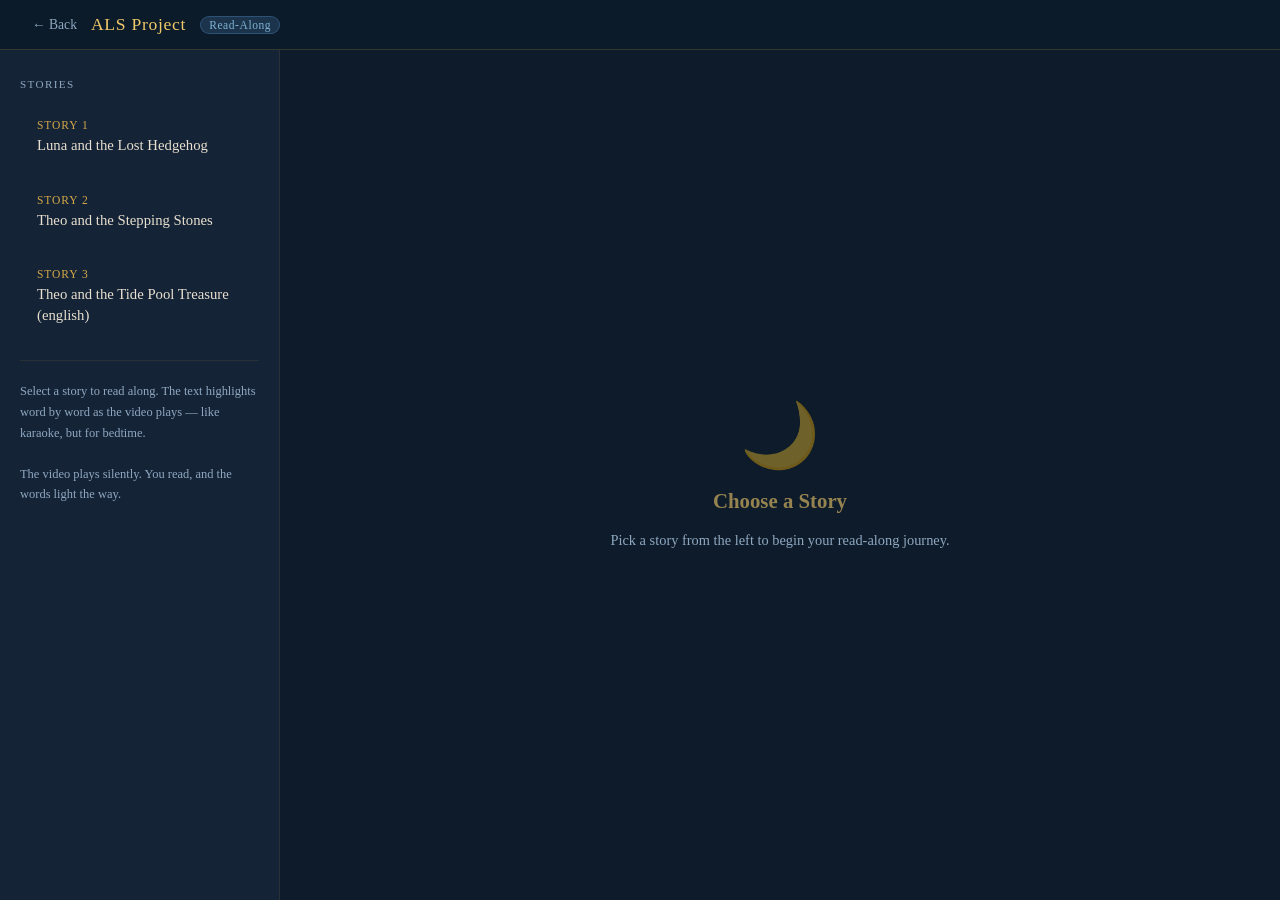
==== als/index.html @ 50c667e4 "Add ALS read-along: 3 stories, videos, and timed text" ====
<!DOCTYPE html>
<html lang="en">
<head>
  <meta charset="UTF-8">
  <meta name="viewport" content="width=device-width, initial-scale=1.0">
  <title>ALS Project — To Sleep Stories</title>
  <link rel="icon" type="image/png" href="../logo.png">
  <style>
    :root {
      --navy:       #0d1b2a;
      --deep:       #1a2d42;
      --panel:      #152336;
      --gold:       #d4a847;
      --gold-light: #f0c96a;
      --cream:      #fef9f0;
      --text-light: #e8e0d0;
      --text-dim:   #8fa8c0;
      --accent:     #7fb3d3;
      --highlight:  #f0c96a;
      --highlight-bg: rgba(240, 201, 106, 0.18);
      --active-word: #ffd700;
    }

    * { margin: 0; padding: 0; box-sizing: border-box; }

    body {
      font-family: 'Georgia', 'Times New Roman', serif;
      background: var(--navy);
      color: var(--text-light);
      min-height: 100vh;
      display: flex;
      flex-direction: column;
    }

    /* ── NAV ── */
    nav {
      display: flex;
      align-items: center;
      justify-content: space-between;
      padding: 14px 32px;
      background: rgba(13, 27, 42, 0.98);
      border-bottom: 1px solid rgba(212, 168, 71, 0.2);
      position: sticky;
      top: 0;
      z-index: 50;
    }

    .nav-left {
      display: flex;
      align-items: center;
      gap: 14px;
    }

    .back-btn {
      display: flex;
      align-items: center;
      gap: 6px;
      color: var(--text-dim);
      text-decoration: none;
      font-size: 0.85rem;
      transition: color 0.2s;
    }

    .back-btn:hover { color: var(--gold-light); }

    .nav-title {
      color: var(--gold-light);
      font-size: 1.1rem;
      letter-spacing: 0.04em;
    }

    .nav-badge {
      background: rgba(74, 127, 181, 0.25);
      border: 1px solid rgba(74, 127, 181, 0.4);
      color: var(--accent);
      font-size: 0.72rem;
      padding: 2px 8px;
      border-radius: 10px;
      letter-spacing: 0.05em;
    }

    /* ── LAYOUT ── */
    .layout {
      display: grid;
      grid-template-columns: 280px 1fr;
      flex: 1;
      min-height: 0;
    }

    /* ── SIDEBAR ── */
    .sidebar {
      background: var(--panel);
      border-right: 1px solid rgba(212, 168, 71, 0.1);
      padding: 28px 20px;
      overflow-y: auto;
    }

    .sidebar-label {
      font-size: 0.7rem;
      letter-spacing: 0.12em;
      text-transform: uppercase;
      color: var(--text-dim);
      margin-bottom: 14px;
    }

    .story-list { list-style: none; }

    .story-item {
      padding: 14px 16px;
      border-radius: 10px;
      cursor: pointer;
      transition: all 0.2s;
      margin-bottom: 8px;
      border: 1px solid transparent;
    }

    .story-item:hover {
      background: rgba(212, 168, 71, 0.08);
      border-color: rgba(212, 168, 71, 0.2);
    }

    .story-item.active {
      background: rgba(212, 168, 71, 0.12);
      border-color: rgba(212, 168, 71, 0.35);
    }

    .story-num {
      font-size: 0.72rem;
      color: var(--gold);
      letter-spacing: 0.08em;
      margin-bottom: 4px;
    }

    .story-name {
      font-size: 0.92rem;
      color: var(--text-light);
      line-height: 1.4;
    }

    .story-item.active .story-name { color: var(--gold-light); }

    .sidebar-divider {
      border: none;
      border-top: 1px solid rgba(212, 168, 71, 0.1);
      margin: 20px 0;
    }

    .about-text {
      font-size: 0.78rem;
      color: var(--text-dim);
      line-height: 1.65;
    }

    /* ── MAIN CONTENT ── */
    .main {
      display: flex;
      flex-direction: column;
      overflow: hidden;
    }

    .empty-state {
      flex: 1;
      display: flex;
      flex-direction: column;
      align-items: center;
      justify-content: center;
      gap: 16px;
      color: var(--text-dim);
      padding: 40px;
      text-align: center;
    }

    .empty-state .moon { font-size: 4rem; opacity: 0.4; }
    .empty-state h3 { font-size: 1.3rem; color: var(--gold-light); opacity: 0.6; }
    .empty-state p { font-size: 0.9rem; max-width: 360px; line-height: 1.6; }

    /* ── READER ── */
    .reader { display: none; flex-direction: column; flex: 1; overflow: hidden; }
    .reader.visible { display: flex; }

    /* Video + info bar */
    .video-bar {
      background: #000;
      display: flex;
      align-items: stretch;
      border-bottom: 2px solid rgba(212, 168, 71, 0.15);
      flex-shrink: 0;
    }

    .video-container {
      width: 340px;
      flex-shrink: 0;
      position: relative;
      background: #000;
    }

    .video-container video {
      width: 100%;
      height: 100%;
      display: block;
      max-height: 200px;
      object-fit: contain;
    }

    .video-missing {
      width: 340px;
      flex-shrink: 0;
      background: linear-gradient(135deg, #1a2d42, #0d1b2a);
      display: flex;
      flex-direction: column;
      align-items: center;
      justify-content: center;
      gap: 10px;
      color: var(--text-dim);
      font-size: 0.82rem;
      padding: 30px 20px;
      text-align: center;
    }

    .video-info {
      flex: 1;
      padding: 24px 28px;
      display: flex;
      flex-direction: column;
      justify-content: space-between;
    }

    .story-title-display {
      font-size: 1.4rem;
      color: var(--gold-light);
      margin-bottom: 8px;
      line-height: 1.3;
    }

    .story-meta {
      font-size: 0.82rem;
      color: var(--text-dim);
      margin-bottom: 20px;
    }

    .controls {
      display: flex;
      align-items: center;
      gap: 12px;
      flex-wrap: wrap;
    }

    .btn-play {
      display: flex;
      align-items: center;
      gap: 8px;
      padding: 9px 22px;
      background: linear-gradient(135deg, #4a7fb5, #2d5f8a);
      border: none;
      border-radius: 7px;
      color: white;
      font-family: 'Georgia', serif;
      font-size: 0.88rem;
      cursor: pointer;
      transition: all 0.2s;
    }

    .btn-play:hover {
      background: linear-gradient(135deg, #5a8fc5, #3d6f9a);
      transform: translateY(-1px);
    }

    .btn-download {
      display: flex;
      align-items: center;
      gap: 7px;
      padding: 9px 22px;
      background: rgba(212, 168, 71, 0.12);
      border: 1px solid rgba(212, 168, 71, 0.4);
      border-radius: 7px;
      color: var(--gold-light);
      font-family: 'Georgia', serif;
      font-size: 0.88rem;
      cursor: pointer;
      text-decoration: none;
      transition: all 0.2s;
    }

    .btn-download:hover {
      background: rgba(212, 168, 71, 0.2);
      border-color: var(--gold);
    }

    .time-display {
      font-size: 0.8rem;
      color: var(--text-dim);
      font-family: monospace;
    }

    /* ── KARAOKE TEXT AREA ── */
    .karaoke-area {
      flex: 1;
      overflow-y: auto;
      padding: 36px 48px;
    }

    .scene-block {
      margin-bottom: 48px;
    }

    .scene-title {
      font-size: 0.72rem;
      letter-spacing: 0.12em;
      text-transform: uppercase;
      color: var(--gold);
      margin-bottom: 14px;
      opacity: 0.7;
    }

    .scene-text {
      font-size: 1.35rem;
      line-height: 1.95;
      color: rgba(232, 224, 208, 0.65);
    }

    .word {
      display: inline;
      padding: 1px 2px;
      border-radius: 3px;
      transition: color 0.1s, background 0.1s;
      cursor: default;
    }

    .word.past {
      color: rgba(232, 224, 208, 0.4);
    }

    .word.active {
      color: var(--active-word);
      background: var(--highlight-bg);
      border-radius: 4px;
    }

    .word.future {
      color: rgba(232, 224, 208, 0.65);
    }

    /* Progress bar */
    .progress-bar-wrapper {
      padding: 0 48px 8px;
      flex-shrink: 0;
    }

    .progress-bar-track {
      height: 3px;
      background: rgba(255,255,255,0.08);
      border-radius: 3px;
      cursor: pointer;
      position: relative;
    }

    .progress-bar-fill {
      height: 100%;
      background: linear-gradient(90deg, var(--gold), var(--gold-light));
      border-radius: 3px;
      width: 0%;
      transition: width 0.1s linear;
    }

    /* ── LOADING STATE ── */
    .loading-overlay {
      display: none;
      position: fixed;
      inset: 0;
      background: rgba(13, 27, 42, 0.8);
      z-index: 200;
      align-items: center;
      justify-content: center;
      flex-direction: column;
      gap: 16px;
      font-size: 1rem;
      color: var(--gold-light);
    }

    .loading-overlay.show { display: flex; }

    .spinner {
      width: 36px; height: 36px;
      border: 3px solid rgba(212, 168, 71, 0.2);
      border-top-color: var(--gold);
      border-radius: 50%;
      animation: spin 0.8s linear infinite;
    }

    @keyframes spin { to { transform: rotate(360deg); } }

    /* ── RESPONSIVE ── */
    @media (max-width: 768px) {
      .layout { grid-template-columns: 1fr; }
      .sidebar { padding: 20px 16px; border-right: none; border-bottom: 1px solid rgba(212, 168, 71, 0.1); }
      .video-bar { flex-direction: column; }
      .video-container, .video-missing { width: 100%; }
      .video-container video { max-height: 240px; }
      .karaoke-area { padding: 24px 20px; }
      .progress-bar-wrapper { padding: 0 20px 8px; }
      .scene-text { font-size: 1.15rem; }
    }
  </style>
</head>
<body>

<!-- LOADING -->
<div class="loading-overlay" id="loading">
  <div class="spinner"></div>
  <span>Loading story...</span>
</div>

<!-- NAV -->
<nav>
  <div class="nav-left">
    <a class="back-btn" href="../">← Back</a>
    <span class="nav-title">ALS Project</span>
    <span class="nav-badge">Read-Along</span>
  </div>
</nav>

<!-- LAYOUT -->
<div class="layout">

  <!-- SIDEBAR -->
  <aside class="sidebar">
    <div class="sidebar-label">Stories</div>
    <ul class="story-list" id="story-list">
      <!-- Populated by JS -->
    </ul>

    <hr class="sidebar-divider">

    <p class="about-text">
      Select a story to read along. The text highlights word by word as the video plays — like karaoke, but for bedtime.
      <br><br>
      The video plays silently. You read, and the words light the way.
    </p>
  </aside>

  <!-- MAIN -->
  <main class="main">

    <!-- Empty state -->
    <div class="empty-state" id="empty-state">
      <div class="moon">🌙</div>
      <h3>Choose a Story</h3>
      <p>Pick a story from the left to begin your read-along journey.</p>
    </div>

    <!-- Reader -->
    <div class="reader" id="reader">

      <!-- Video bar -->
      <div class="video-bar" id="video-bar">
        <!-- Filled by JS -->
      </div>

      <!-- Progress bar -->
      <div class="progress-bar-wrapper">
        <div class="progress-bar-track" id="progress-track">
          <div class="progress-bar-fill" id="progress-fill"></div>
        </div>
      </div>

      <!-- Karaoke text -->
      <div class="karaoke-area" id="karaoke-area">
        <!-- Filled by JS -->
      </div>

    </div>
  </main>
</div>

<!-- Load story data (generated by Studio) -->
<script src="data/stories.js"></script>

<script>
// ── Story data fallback ──────────────────────────────────────────────────
// If stories.js hasn't been generated yet, use placeholder data
if (typeof STORIES_DATA === 'undefined') {
  window.STORIES_DATA = [
    {
      id: 1,
      title: "Luna and the Lost Hedgehog",
      videoPath: "videos/story_1_english.mp4",
      scenes: [
        {
          id: 1,
          title: "The Frozen Pond at Dawn",
          videoOffset: 0,
          words: [
            { text: "The", start: 0.07, end: 0.20 },
            { text: "frozen", start: 0.20, end: 0.55 },
            { text: "pond", start: 0.55, end: 0.80 },
            { text: "stretched", start: 0.80, end: 1.20 },
            { text: "wide", start: 1.20, end: 1.45 },
            { text: "and", start: 1.45, end: 1.60 },
            { text: "still", start: 1.60, end: 1.90 },
            { text: "beneath", start: 1.90, end: 2.25 },
            { text: "the", start: 2.25, end: 2.38 },
            { text: "pale", start: 2.38, end: 2.65 },
            { text: "winter", start: 2.65, end: 3.00 },
            { text: "morning", start: 3.00, end: 3.40 },
            { text: "sky,", start: 3.40, end: 3.75 },
            { text: "its", start: 4.00, end: 4.15 },
            { text: "surface", start: 4.15, end: 4.55 },
            { text: "dusted", start: 4.55, end: 4.95 },
            { text: "with", start: 4.95, end: 5.10 },
            { text: "a", start: 5.10, end: 5.18 },
            { text: "thin", start: 5.18, end: 5.45 },
            { text: "layer", start: 5.45, end: 5.80 },
            { text: "of", start: 5.80, end: 5.92 },
            { text: "fresh", start: 5.92, end: 6.25 },
            { text: "snow.", start: 6.25, end: 6.70 }
          ]
        }
      ]
    },
    {
      id: 2,
      title: "Theo and the Stepping Stones",
      videoPath: "videos/story_2_english.mp4",
      scenes: []
    },
    {
      id: 3,
      title: "Theo and the Tide Pool Treasure",
      videoPath: "videos/story_3_english.mp4",
      scenes: []
    }
  ];
}

// ── State ────────────────────────────────────────────────────────────────
let currentStory = null;
let videoEl = null;
let allWords = [];   // flat array: {wordEl, absStart, absEnd}
let animFrame = null;
let isPlaying = false;

// ── Populate sidebar ─────────────────────────────────────────────────────
const storyList = document.getElementById('story-list');
STORIES_DATA.forEach(story => {
  const li = document.createElement('li');
  li.className = 'story-item';
  li.innerHTML = `
    <div class="story-num">STORY ${story.id}</div>
    <div class="story-name">${story.title}</div>
  `;
  li.addEventListener('click', () => loadStory(story));
  storyList.appendChild(li);
});

// ── Load story ────────────────────────────────────────────────────────────
function loadStory(story) {
  currentStory = story;

  // Update sidebar
  document.querySelectorAll('.story-item').forEach((el, i) => {
    el.classList.toggle('active', STORIES_DATA[i].id === story.id);
  });

  // Show reader
  document.getElementById('empty-state').style.display = 'none';
  const reader = document.getElementById('reader');
  reader.classList.add('visible');

  // Build video bar
  buildVideoBar(story);

  // Build karaoke text
  buildKaraokeText(story);

  // Reset progress
  document.getElementById('progress-fill').style.width = '0%';

  // Stop any running animation
  if (animFrame) cancelAnimationFrame(animFrame);
  isPlaying = false;
}

// ── Build video bar ───────────────────────────────────────────────────────
function buildVideoBar(story) {
  const bar = document.getElementById('video-bar');

  let videoHtml;
  const hasVideo = story.videoPath && story.videoPath !== '';

  if (hasVideo) {
    videoHtml = `
      <div class="video-container">
        <video id="story-video" muted playsinline preload="metadata">
          <source src="${story.videoPath}" type="video/mp4">
        </video>
      </div>`;
  } else {
    videoHtml = `
      <div class="video-missing">
        <span style="font-size:2rem;opacity:0.4">🎬</span>
        <span>Video file not yet loaded.<br>Run the Studio export script.</span>
      </div>`;
  }

  bar.innerHTML = `
    ${videoHtml}
    <div class="video-info">
      <div>
        <div class="story-title-display">${story.title}</div>
        <div class="story-meta">English · ${story.scenes.length} scenes · Read-along mode</div>
      </div>
      <div class="controls">
        <button class="btn-play" id="btn-play" onclick="togglePlay()">
          <span id="play-icon">▶</span> Play
        </button>
        <a class="btn-download" id="btn-download" href="${story.videoPath || '#'}" download>
          ↓ Download Video
        </a>
        <span class="time-display" id="time-display">0:00 / 0:00</span>
      </div>
    </div>`;

  if (hasVideo) {
    videoEl = document.getElementById('story-video');
    videoEl.addEventListener('loadedmetadata', updateTimeDisplay);
    videoEl.addEventListener('timeupdate', onTimeUpdate);
    videoEl.addEventListener('ended', onVideoEnded);
    videoEl.addEventListener('play', () => { isPlaying = true; startKaraokeLoop(); });
    videoEl.addEventListener('pause', () => { isPlaying = false; if (animFrame) cancelAnimationFrame(animFrame); });
  } else {
    videoEl = null;
  }
}

// ── Build karaoke text ────────────────────────────────────────────────────
function buildKaraokeText(story) {
  const area = document.getElementById('karaoke-area');
  area.innerHTML = '';
  allWords = [];

  if (story.scenes.length === 0) {
    area.innerHTML = `
      <div style="color:var(--text-dim);font-size:0.9rem;text-align:center;padding:60px 0;">
        <p>Story text coming soon.</p>
        <p style="margin-top:8px;opacity:0.6;font-size:0.82rem;">Run the Studio export script to generate the read-along data.</p>
      </div>`;
    return;
  }

  story.scenes.forEach(scene => {
    const block = document.createElement('div');
    block.className = 'scene-block';
    block.id = 'scene-' + scene.id;

    const titleEl = document.createElement('div');
    titleEl.className = 'scene-title';
    titleEl.textContent = `Scene ${scene.id}${scene.title ? ' · ' + scene.title : ''}`;
    block.appendChild(titleEl);

    const textEl = document.createElement('div');
    textEl.className = 'scene-text';

    const offset = scene.videoOffset || 0;

    scene.words.forEach((w, wi) => {
      const span = document.createElement('span');
      span.className = 'word future';
      span.textContent = w.text + (wi < scene.words.length - 1 ? ' ' : '');
      textEl.appendChild(span);
      allWords.push({
        el: span,
        start: offset + w.start,
        end: offset + w.end
      });
    });

    block.appendChild(textEl);
    area.appendChild(block);
  });
}

// ── Karaoke animation loop ────────────────────────────────────────────────
function startKaraokeLoop() {
  function tick() {
    if (!videoEl || videoEl.paused) return;
    const t = videoEl.currentTime;
    updateKaraoke(t);
    animFrame = requestAnimationFrame(tick);
  }
  if (animFrame) cancelAnimationFrame(animFrame);
  animFrame = requestAnimationFrame(tick);
}

function updateKaraoke(t) {
  let activeIdx = -1;
  for (let i = 0; i < allWords.length; i++) {
    const w = allWords[i];
    if (t >= w.start && t < w.end) {
      activeIdx = i;
      break;
    }
    if (t >= w.end) activeIdx = i; // last word before current time
  }

  allWords.forEach((w, i) => {
    if (i < activeIdx) {
      w.el.className = 'word past';
    } else if (i === activeIdx) {
      w.el.className = 'word active';
    } else {
      w.el.className = 'word future';
    }
  });

  // Auto-scroll active word into view
  const active = allWords.find((w, i) => i === activeIdx);
  if (active) {
    const rect = active.el.getBoundingClientRect();
    const area = document.getElementById('karaoke-area');
    const areaRect = area.getBoundingClientRect();
    if (rect.bottom > areaRect.bottom - 80 || rect.top < areaRect.top + 80) {
      active.el.scrollIntoView({ behavior: 'smooth', block: 'center' });
    }
  }

  // Update progress bar
  if (videoEl && videoEl.duration) {
    const pct = (t / videoEl.duration) * 100;
    document.getElementById('progress-fill').style.width = pct + '%';
  }
}

// ── Time update event ─────────────────────────────────────────────────────
function onTimeUpdate() {
  updateTimeDisplay();
  updateKaraoke(videoEl.currentTime);
}

function updateTimeDisplay() {
  const el = document.getElementById('time-display');
  if (!el || !videoEl) return;
  el.textContent = formatTime(videoEl.currentTime) + ' / ' + formatTime(videoEl.duration || 0);
}

function formatTime(s) {
  if (!s || isNaN(s)) return '0:00';
  const m = Math.floor(s / 60);
  const sec = Math.floor(s % 60);
  return m + ':' + String(sec).padStart(2, '0');
}

function onVideoEnded() {
  isPlaying = false;
  const icon = document.getElementById('play-icon');
  if (icon) icon.textContent = '▶';
  if (animFrame) cancelAnimationFrame(animFrame);
}

// ── Play/pause toggle ────────────────────────────────────────────────────
function togglePlay() {
  if (!videoEl) return;
  const icon = document.getElementById('play-icon');
  if (videoEl.paused) {
    videoEl.play();
    if (icon) icon.textContent = '⏸';
  } else {
    videoEl.pause();
    if (icon) icon.textContent = '▶';
  }
}

// ── Progress bar click ────────────────────────────────────────────────────
document.getElementById('progress-track').addEventListener('click', function(e) {
  if (!videoEl || !videoEl.duration) return;
  const rect = this.getBoundingClientRect();
  const pct = (e.clientX - rect.left) / rect.width;
  videoEl.currentTime = pct * videoEl.duration;
  updateKaraoke(videoEl.currentTime);
});

// ── Keyboard shortcuts ────────────────────────────────────────────────────
document.addEventListener('keydown', e => {
  if (!videoEl) return;
  if (e.target.tagName === 'INPUT' || e.target.tagName === 'TEXTAREA') return;
  if (e.code === 'Space') { e.preventDefault(); togglePlay(); }
  if (e.code === 'ArrowLeft') { videoEl.currentTime = Math.max(0, videoEl.currentTime - 5); }
  if (e.code === 'ArrowRight') { videoEl.currentTime = Math.min(videoEl.duration, videoEl.currentTime + 5); }
});
</script>
</body>
</html>
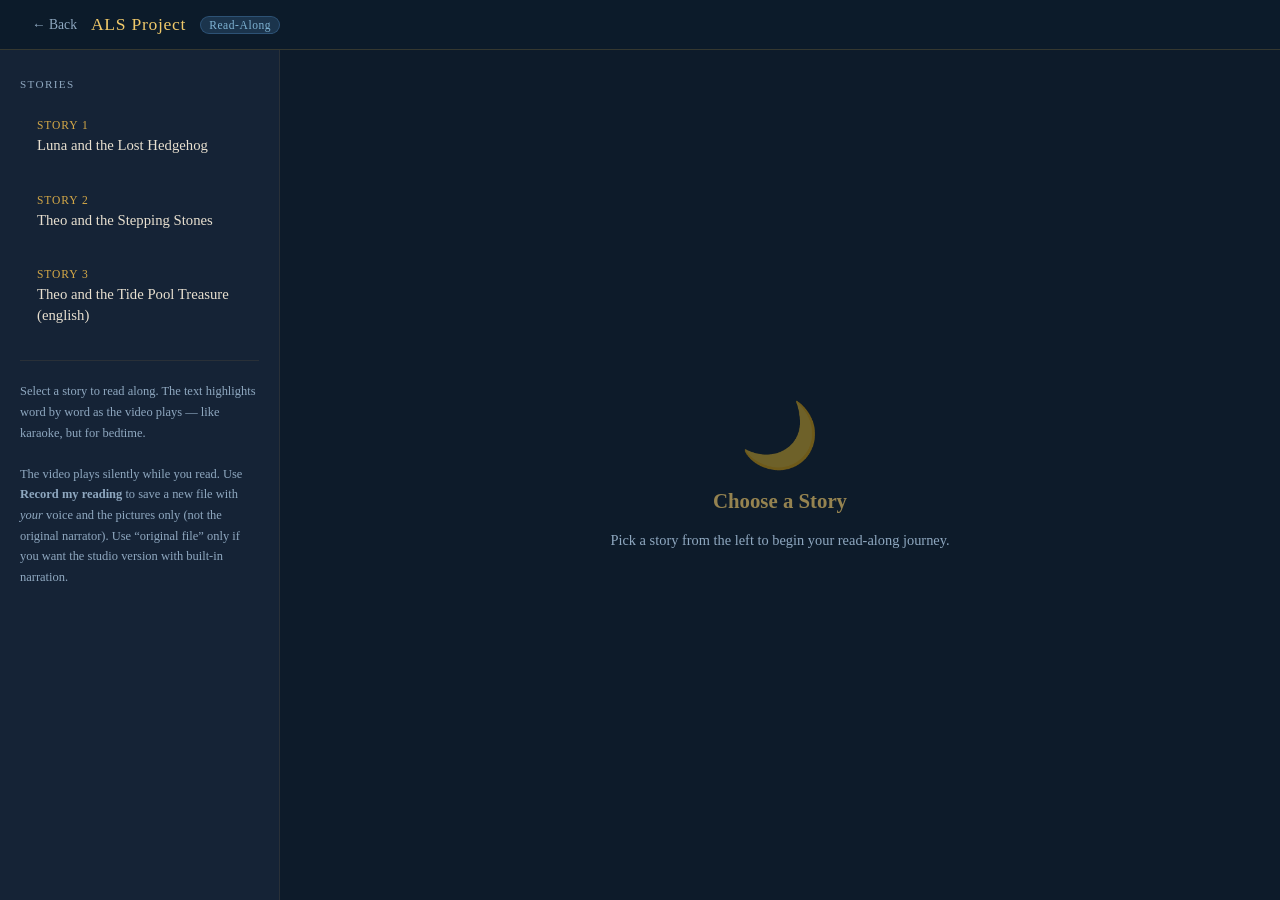
==== commit f8c45a8a: "ALS: record read-aloud with mic and download my recording (no backend)" ====
--- a/als/index.html
+++ b/als/index.html
@@ -286,6 +286,64 @@
       border-color: var(--gold);
     }
 
+    .btn-record {
+      display: flex;
+      align-items: center;
+      gap: 7px;
+      padding: 9px 22px;
+      background: rgba(180, 80, 100, 0.25);
+      border: 1px solid rgba(220, 120, 140, 0.55);
+      border-radius: 7px;
+      color: #f5c6cf;
+      font-family: 'Georgia', serif;
+      font-size: 0.88rem;
+      cursor: pointer;
+      transition: all 0.2s;
+    }
+
+    .btn-record:hover:not(:disabled) {
+      background: rgba(200, 90, 110, 0.35);
+      border-color: rgba(240, 150, 160, 0.75);
+    }
+
+    .btn-record:disabled {
+      opacity: 0.45;
+      cursor: not-allowed;
+    }
+
+    .btn-record.recording {
+      background: rgba(200, 60, 80, 0.45);
+      border-color: #e8556a;
+      color: #fff;
+      animation: pulse-rec 1.2s ease-in-out infinite;
+    }
+
+    @keyframes pulse-rec {
+      0%, 100% { box-shadow: 0 0 0 0 rgba(232, 85, 106, 0.35); }
+      50% { box-shadow: 0 0 0 6px rgba(232, 85, 106, 0); }
+    }
+
+    .record-hint {
+      font-size: 0.76rem;
+      color: var(--text-dim);
+      line-height: 1.45;
+      max-width: 420px;
+      margin-top: 10px;
+    }
+
+    .download-original {
+      font-size: 0.78rem;
+      color: var(--accent);
+      text-decoration: underline;
+      cursor: pointer;
+      background: none;
+      border: none;
+      font-family: 'Georgia', serif;
+      padding: 0;
+    }
+
+    .download-original:hover { color: var(--gold-light); }
+
     .time-display {
       font-size: 0.8rem;
       color: var(--text-dim);
@@ -434,7 +492,7 @@
     <p class="about-text">
       Select a story to read along. The text highlights word by word as the video plays — like karaoke, but for bedtime.
       <br><br>
-      The video plays silently. You read, and the words light the way.
+      The video plays silently while you read. Use <strong>Record my reading</strong> to save a new file with <em>your</em> voice and the pictures only (not the original narrator). Use “original file” only if you want the studio version with built-in narration.
     </p>
   </aside>
 
@@ -539,6 +597,17 @@
 let animFrame = null;
 let isPlaying = false;
 
+// Read-aloud recording: video picture + microphone only (no original narrator track)
+let readAloudRecorder = null;
+let readAloudChunks = [];
+let readAloudMicStream = null;
+let readAloudCaptureStream = null;
+let readAloudOutStream = null;
+let isReadAloudRecording = false;
+let discardReadAloudBlob = false;
+let latestReadAloudUrl = null;
+let latestReadAloudFilename = '';
+
 // ── Populate sidebar ─────────────────────────────────────────────────────
 const storyList = document.getElementById('story-list');
 STORIES_DATA.forEach(story => {
@@ -574,10 +643,12 @@
 
   // Reset progress
   document.getElementById('progress-fill').style.width = '0%';
+  clearLatestReadAloudDownload();
 
   // Stop any running animation
   if (animFrame) cancelAnimationFrame(animFrame);
   isPlaying = false;
+  cleanupReadAloudRecording();
 }
 
 // ── Build video bar ───────────────────────────────────────────────────────
@@ -613,23 +684,257 @@
         <button class="btn-play" id="btn-play" onclick="togglePlay()">
           <span id="play-icon">▶</span> Play
         </button>
-        <a class="btn-download" id="btn-download" href="${story.videoPath || '#'}" download>
-          ↓ Download Video
-        </a>
+        <button type="button" class="btn-record" id="btn-record" onclick="toggleReadAloudRecording()" disabled>
+          ● Record my reading
+        </button>
+        <button type="button" class="btn-download" id="btn-download" onclick="downloadLatestReadAloud()" disabled>
+          ↓ Download my recording
+        </button>
         <span class="time-display" id="time-display">0:00 / 0:00</span>
       </div>
+      <p class="record-hint" id="record-hint"></p>
+      <button type="button" class="download-original" id="btn-download-original" hidden>
+        Download original file (includes narrator audio)
+      </button>
     </div>`;
 
   if (hasVideo) {
     videoEl = document.getElementById('story-video');
-    videoEl.addEventListener('loadedmetadata', updateTimeDisplay);
+    videoEl.addEventListener('loadedmetadata', onVideoLoadedMeta);
     videoEl.addEventListener('timeupdate', onTimeUpdate);
     videoEl.addEventListener('ended', onVideoEnded);
     videoEl.addEventListener('play', () => { isPlaying = true; startKaraokeLoop(); });
     videoEl.addEventListener('pause', () => { isPlaying = false; if (animFrame) cancelAnimationFrame(animFrame); });
+
+    const recBtn = document.getElementById('btn-record');
+    const dlBtn = document.getElementById('btn-download');
+    const hint = document.getElementById('record-hint');
+    const origBtn = document.getElementById('btn-download-original');
+    recBtn.disabled = true;
+    dlBtn.disabled = true;
+    hint.textContent = 'Loading video…';
+    origBtn.hidden = true;
+    origBtn.onclick = null;
   } else {
     videoEl = null;
   }
+}
+
+function onVideoLoadedMeta() {
+  updateTimeDisplay();
+  const recBtn = document.getElementById('btn-record');
+  const hint = document.getElementById('record-hint');
+  if (recBtn) recBtn.disabled = false;
+  if (hint) {
+    hint.textContent = 'Record my reading creates a new file with your voice + story video (no original narrator). Works best on Chrome/Edge; Safari support varies.';
+  }
+}
+
+function downloadOriginalMp4(story) {
+  if (!story.videoPath) return;
+  const a = document.createElement('a');
+  a.href = story.videoPath;
+  a.download = `story_${story.id}_original_narrator.mp4`;
+  a.rel = 'noopener';
+  document.body.appendChild(a);
+  a.click();
+  a.remove();
+}
+
+function pickReadAloudMimeType() {
+  const candidates = [
+    'video/mp4;codecs=h264,aac',
+    'video/mp4',
+    'video/webm;codecs=vp9,opus',
+    'video/webm;codecs=vp8,opus',
+    'video/webm',
+  ];
+  for (const t of candidates) {
+    if (window.MediaRecorder && MediaRecorder.isTypeSupported(t)) return t;
+  }
+  return '';
+}
+
+function stopReadAloudTracksOnly() {
+  if (readAloudMicStream) {
+    readAloudMicStream.getTracks().forEach(t => t.stop());
+    readAloudMicStream = null;
+  }
+  if (readAloudCaptureStream) {
+    readAloudCaptureStream.getTracks().forEach(t => t.stop());
+    readAloudCaptureStream = null;
+  }
+  readAloudOutStream = null;
+  readAloudRecorder = null;
+  readAloudChunks = [];
+}
+
+function clearLatestReadAloudDownload() {
+  if (latestReadAloudUrl) {
+    URL.revokeObjectURL(latestReadAloudUrl);
+    latestReadAloudUrl = null;
+  }
+  latestReadAloudFilename = '';
+  const dlBtn = document.getElementById('btn-download');
+  if (dlBtn) dlBtn.disabled = true;
+}
+
+function cleanupReadAloudRecording() {
+  if (isReadAloudRecording && readAloudRecorder && readAloudRecorder.state !== 'inactive') {
+    discardReadAloudBlob = true;
+    try {
+      readAloudRecorder.stop();
+    } catch (e) { /* noop */ }
+  } else {
+    stopReadAloudTracksOnly();
+  }
+  isReadAloudRecording = false;
+  const recBtn = document.getElementById('btn-record');
+  if (recBtn) {
+    recBtn.classList.remove('recording');
+    recBtn.textContent = '● Record my reading';
+    if (videoEl && videoEl.duration) recBtn.disabled = false;
+  }
+}
+
+async function toggleReadAloudRecording() {
+  if (!videoEl) return;
+  if (isReadAloudRecording) {
+    await finishReadAloudRecording(false);
+    return;
+  }
+  if (!window.MediaRecorder) {
+    alert('Recording is not supported in this browser. Try Chrome or Edge on a desktop.');
+    return;
+  }
+  const mimeType = pickReadAloudMimeType();
+  if (!mimeType) {
+    alert('No supported recording format found. Try Chrome or Edge.');
+    return;
+  }
+
+  try {
+    readAloudMicStream = await navigator.mediaDevices.getUserMedia({
+      audio: { echoCancellation: true, noiseSuppression: true, autoGainControl: true },
+      video: false,
+    });
+  } catch (err) {
+    alert('Microphone access was denied or unavailable. Allow the mic to record your reading.');
+    return;
+  }
+
+  if (typeof videoEl.captureStream !== 'function') {
+    readAloudMicStream.getTracks().forEach(t => t.stop());
+    readAloudMicStream = null;
+    alert('This browser does not support in-browser video+mic recording. Please use Chrome or Edge desktop.');
+    return;
+  }
+  readAloudCaptureStream = videoEl.captureStream(30);
+  if (!readAloudCaptureStream || readAloudCaptureStream.getVideoTracks().length === 0) {
+    readAloudMicStream.getTracks().forEach(t => t.stop());
+    readAloudMicStream = null;
+    alert('This browser cannot capture video for recording. Please use Chrome or Edge desktop for full video+voice export.');
+    return;
+  }
+  readAloudOutStream = new MediaStream();
+  readAloudCaptureStream.getVideoTracks().forEach(t => readAloudOutStream.addTrack(t));
+  readAloudMicStream.getAudioTracks().forEach(t => readAloudOutStream.addTrack(t));
+
+  readAloudChunks = [];
+  readAloudRecorder = new MediaRecorder(readAloudOutStream, { mimeType });
+  readAloudRecorder.ondataavailable = e => {
+    if (e.data && e.data.size > 0) readAloudChunks.push(e.data);
+  };
+  readAloudRecorder.onerror = e => console.error(e.error);
+  readAloudRecorder.onstop = () => {
+    isPlaying = false;
+    if (animFrame) cancelAnimationFrame(animFrame);
+    if (!discardReadAloudBlob && readAloudChunks.length > 0) finalizeReadAloudBlob();
+    discardReadAloudBlob = false;
+    stopReadAloudTracksOnly();
+    isReadAloudRecording = false;
+    const rb = document.getElementById('btn-record');
+    if (rb) {
+      rb.classList.remove('recording');
+      rb.textContent = '● Record my reading';
+      rb.disabled = !(videoEl && videoEl.duration);
+    }
+    const icon = document.getElementById('play-icon');
+    if (icon) icon.textContent = '▶';
+  };
+
+  videoEl.currentTime = 0;
+  readAloudRecorder.start(250);
+  isReadAloudRecording = true;
+
+  const recBtn = document.getElementById('btn-record');
+  const dlBtn = document.getElementById('btn-download');
+  if (recBtn) {
+    recBtn.classList.add('recording');
+    recBtn.textContent = '■ Stop & save my reading';
+  }
+  if (dlBtn) dlBtn.disabled = true;
+
+  try {
+    await videoEl.play();
+    const icon = document.getElementById('play-icon');
+    if (icon) icon.textContent = '⏸';
+  } catch (e) {
+    discardReadAloudBlob = true;
+    try {
+      if (readAloudRecorder && readAloudRecorder.state !== 'inactive') readAloudRecorder.stop();
+    } catch (_) { /* noop */ }
+    alert('Could not start playback. Try clicking Play first, then Record.');
+  }
+}
+
+function finalizeReadAloudBlob() {
+  const mime = (readAloudRecorder && readAloudRecorder.mimeType) || 'video/webm';
+  if (!readAloudChunks.length) return;
+  clearLatestReadAloudDownload();
+  const blob = new Blob(readAloudChunks, { type: mime });
+  const ext = blob.type.includes('mp4') ? 'mp4' : 'webm';
+  const sid = currentStory ? currentStory.id : 'story';
+  latestReadAloudUrl = URL.createObjectURL(blob);
+  latestReadAloudFilename = `to-sleep-stories-story-${sid}-my-reading.${ext}`;
+  const dlBtn = document.getElementById('btn-download');
+  const hint = document.getElementById('record-hint');
+  if (dlBtn) dlBtn.disabled = false;
+  if (hint) hint.textContent = 'Your read-aloud recording is ready. Click “Download my recording” to save it.';
+}
+
+function downloadLatestReadAloud() {
+  if (!latestReadAloudUrl) {
+    alert('Record your reading first, then download.');
+    return;
+  }
+  const a = document.createElement('a');
+  a.href = latestReadAloudUrl;
+  a.download = latestReadAloudFilename || 'to-sleep-stories-my-reading.webm';
+  document.body.appendChild(a);
+  a.click();
+  a.remove();
+}
+
+async function finishReadAloudRecording(cancelled) {
+  if (!isReadAloudRecording || !readAloudRecorder) return;
+  discardReadAloudBlob = !!cancelled;
+  if (videoEl) videoEl.pause();
+
+  return new Promise(resolve => {
+    const prevOnStop = readAloudRecorder.onstop;
+    readAloudRecorder.onstop = () => {
+      if (typeof prevOnStop === 'function') prevOnStop();
+      resolve();
+    };
+    try {
+      if (readAloudRecorder.state !== 'inactive') readAloudRecorder.stop();
+    } catch (e) {
+      stopReadAloudTracksOnly();
+      isReadAloudRecording = false;
+      resolve();
+    }
+  });
 }
 
 // ── Build karaoke text ────────────────────────────────────────────────────
@@ -750,6 +1055,10 @@
 }
 
 function onVideoEnded() {
+  if (isReadAloudRecording) {
+    finishReadAloudRecording(false);
+    return;
+  }
   isPlaying = false;
   const icon = document.getElementById('play-icon');
   if (icon) icon.textContent = '▶';
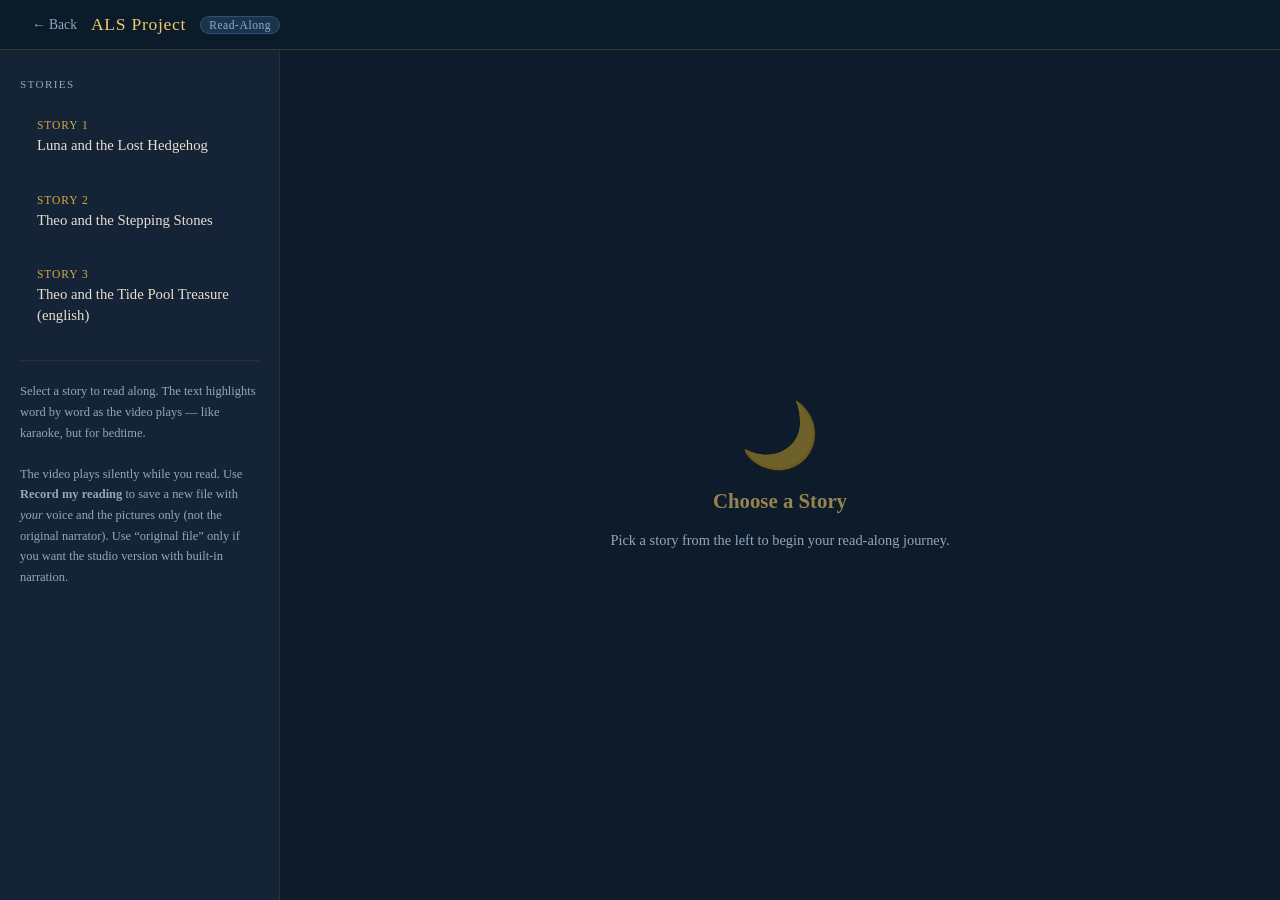
==== commit 1d513963: "ALS: prefer MP4/AAC recording, add preview for WebM/Opus playback" ====
--- a/als/index.html
+++ b/als/index.html
@@ -286,6 +286,88 @@
       border-color: var(--gold);
     }
 
+    .btn-download:disabled {
+      opacity: 0.45;
+      cursor: not-allowed;
+    }
+
+    .btn-preview {
+      display: flex;
+      align-items: center;
+      gap: 7px;
+      padding: 9px 18px;
+      background: rgba(127, 179, 211, 0.12);
+      border: 1px solid rgba(127, 179, 211, 0.45);
+      border-radius: 7px;
+      color: var(--accent);
+      font-family: 'Georgia', serif;
+      font-size: 0.85rem;
+      cursor: pointer;
+      transition: all 0.2s;
+    }
+
+    .btn-preview:hover:not(:disabled) {
+      background: rgba(127, 179, 211, 0.22);
+      border-color: rgba(127, 179, 211, 0.65);
+    }
+
+    .btn-preview:disabled {
+      opacity: 0.45;
+      cursor: not-allowed;
+    }
+
+    .preview-overlay {
+      display: none;
+      position: fixed;
+      inset: 0;
+      z-index: 300;
+      background: rgba(5, 10, 18, 0.92);
+      align-items: center;
+      justify-content: center;
+      padding: 20px;
+    }
+
+    .preview-overlay.show { display: flex; }
+
+    .preview-box {
+      width: min(960px, 100%);
+      max-height: 92vh;
+      background: var(--panel);
+      border: 1px solid rgba(212, 168, 71, 0.25);
+      border-radius: 12px;
+      padding: 16px;
+      display: flex;
+      flex-direction: column;
+      gap: 12px;
+    }
+
+    .preview-box video {
+      width: 100%;
+      max-height: min(70vh, 540px);
+      background: #000;
+      border-radius: 8px;
+    }
+
+    .preview-toolbar {
+      display: flex;
+      justify-content: flex-end;
+      gap: 10px;
+    }
+
+    .btn-close-preview {
+      padding: 8px 18px;
+      background: rgba(255,255,255,0.08);
+      border: 1px solid rgba(255,255,255,0.2);
+      border-radius: 6px;
+      color: var(--text-light);
+      font-family: 'Georgia', serif;
+      cursor: pointer;
+    }
+
+    .btn-close-preview:hover {
+      background: rgba(255,255,255,0.14);
+    }
+
     .btn-record {
       display: flex;
       align-items: center;
@@ -528,6 +610,16 @@
 
     </div>
   </main>
+</div>
+
+<!-- Preview recorded file (plays WebM/Opus in-browser when Windows apps cannot) -->
+<div class="preview-overlay" id="preview-overlay" aria-hidden="true" onclick="if (event.target === this) closeReadAloudPreview()">
+  <div class="preview-box">
+    <div class="preview-toolbar">
+      <button type="button" class="btn-close-preview" onclick="closeReadAloudPreview()">Close</button>
+    </div>
+    <video id="preview-readaloud-video" controls playsinline></video>
+  </div>
 </div>
 
 <!-- Load story data (generated by Studio) -->
@@ -690,6 +782,9 @@
         <button type="button" class="btn-download" id="btn-download" onclick="downloadLatestReadAloud()" disabled>
           ↓ Download my recording
         </button>
+        <button type="button" class="btn-preview" id="btn-preview-readaloud" onclick="openReadAloudPreview()" disabled>
+          Preview recording
+        </button>
         <span class="time-display" id="time-display">0:00 / 0:00</span>
       </div>
       <p class="record-hint" id="record-hint"></p>
@@ -708,10 +803,12 @@
 
     const recBtn = document.getElementById('btn-record');
     const dlBtn = document.getElementById('btn-download');
+    const pvBtn = document.getElementById('btn-preview-readaloud');
     const hint = document.getElementById('record-hint');
     const origBtn = document.getElementById('btn-download-original');
     recBtn.disabled = true;
     dlBtn.disabled = true;
+    if (pvBtn) pvBtn.disabled = true;
     hint.textContent = 'Loading video…';
     origBtn.hidden = true;
     origBtn.onclick = null;
@@ -726,7 +823,7 @@
   const hint = document.getElementById('record-hint');
   if (recBtn) recBtn.disabled = false;
   if (hint) {
-    hint.textContent = 'Record my reading creates a new file with your voice + story video (no original narrator). Works best on Chrome/Edge; Safari support varies.';
+    hint.textContent = 'Record my reading creates a new file with your voice + story video (no original narrator). Use latest Chrome or Edge for MP4 (AAC) when available; otherwise the file may be WebM with Opus — use Preview or VLC if Windows “Movies & TV” complains.';
   }
 }
 
@@ -742,7 +839,13 @@
 }
 
 function pickReadAloudMimeType() {
+  if (!window.MediaRecorder) return '';
   const candidates = [
+    // Chromium prefers explicit avc1 + mp4a (often works on Windows; generic “h264,aac” is usually false)
+    'video/mp4;codecs=avc1.42E01E,mp4a.40.2',
+    'video/mp4;codecs=avc1.4D401E,mp4a.40.2',
+    'video/mp4;codecs=avc1.640028,mp4a.40.2',
+    'video/mp4;codecs=avc3.42E01E,mp4a.40.2',
     'video/mp4;codecs=h264,aac',
     'video/mp4',
     'video/webm;codecs=vp9,opus',
@@ -750,9 +853,22 @@
     'video/webm',
   ];
   for (const t of candidates) {
-    if (window.MediaRecorder && MediaRecorder.isTypeSupported(t)) return t;
+    if (MediaRecorder.isTypeSupported(t)) return t;
   }
   return '';
+}
+
+function createReadAloudMediaRecorder(stream, mimeType) {
+  const opts = { mimeType };
+  if (/mp4/i.test(mimeType)) {
+    opts.videoBitsPerSecond = 2_500_000;
+    opts.audioBitsPerSecond = 128_000;
+  }
+  try {
+    return new MediaRecorder(stream, opts);
+  } catch (e) {
+    return new MediaRecorder(stream, { mimeType });
+  }
 }
 
 function stopReadAloudTracksOnly() {
@@ -770,6 +886,7 @@
 }
 
 function clearLatestReadAloudDownload() {
+  closeReadAloudPreview();
   if (latestReadAloudUrl) {
     URL.revokeObjectURL(latestReadAloudUrl);
     latestReadAloudUrl = null;
@@ -777,6 +894,30 @@
   latestReadAloudFilename = '';
   const dlBtn = document.getElementById('btn-download');
   if (dlBtn) dlBtn.disabled = true;
+  const pvBtn = document.getElementById('btn-preview-readaloud');
+  if (pvBtn) pvBtn.disabled = true;
+}
+
+function openReadAloudPreview() {
+  if (!latestReadAloudUrl) return;
+  const overlay = document.getElementById('preview-overlay');
+  const pv = document.getElementById('preview-readaloud-video');
+  if (!overlay || !pv) return;
+  pv.src = latestReadAloudUrl;
+  overlay.classList.add('show');
+  overlay.setAttribute('aria-hidden', 'false');
+  pv.play().catch(() => {});
+}
+
+function closeReadAloudPreview() {
+  const overlay = document.getElementById('preview-overlay');
+  const pv = document.getElementById('preview-readaloud-video');
+  if (!overlay || !pv) return;
+  pv.pause();
+  pv.removeAttribute('src');
+  pv.load();
+  overlay.classList.remove('show');
+  overlay.setAttribute('aria-hidden', 'true');
 }
 
 function cleanupReadAloudRecording() {
@@ -841,7 +982,7 @@
   readAloudMicStream.getAudioTracks().forEach(t => readAloudOutStream.addTrack(t));
 
   readAloudChunks = [];
-  readAloudRecorder = new MediaRecorder(readAloudOutStream, { mimeType });
+  readAloudRecorder = createReadAloudMediaRecorder(readAloudOutStream, mimeType);
   readAloudRecorder.ondataavailable = e => {
     if (e.data && e.data.size > 0) readAloudChunks.push(e.data);
   };
@@ -869,11 +1010,13 @@
 
   const recBtn = document.getElementById('btn-record');
   const dlBtn = document.getElementById('btn-download');
+  const pvBtn = document.getElementById('btn-preview-readaloud');
   if (recBtn) {
     recBtn.classList.add('recording');
     recBtn.textContent = '■ Stop & save my reading';
   }
   if (dlBtn) dlBtn.disabled = true;
+  if (pvBtn) pvBtn.disabled = true;
 
   try {
     await videoEl.play();
@@ -893,14 +1036,22 @@
   if (!readAloudChunks.length) return;
   clearLatestReadAloudDownload();
   const blob = new Blob(readAloudChunks, { type: mime });
-  const ext = blob.type.includes('mp4') ? 'mp4' : 'webm';
+  const ext = /mp4/i.test(blob.type || mime) ? 'mp4' : 'webm';
   const sid = currentStory ? currentStory.id : 'story';
   latestReadAloudUrl = URL.createObjectURL(blob);
   latestReadAloudFilename = `to-sleep-stories-story-${sid}-my-reading.${ext}`;
   const dlBtn = document.getElementById('btn-download');
+  const pvBtn = document.getElementById('btn-preview-readaloud');
   const hint = document.getElementById('record-hint');
   if (dlBtn) dlBtn.disabled = false;
-  if (hint) hint.textContent = 'Your read-aloud recording is ready. Click “Download my recording” to save it.';
+  if (pvBtn) pvBtn.disabled = false;
+  if (hint) {
+    if (ext === 'mp4' && !/webm|opus/i.test(mime)) {
+      hint.textContent = 'Recording saved as MP4 (AAC). It should play in most Windows apps. Use Preview if you want to double-check.';
+    } else {
+      hint.textContent = 'Recording is WebM (often Opus audio). If Windows shows a codec error, click Preview (plays in the browser), open the file in Chrome, use VLC, or update Chrome/Edge — newer versions may record MP4 instead.';
+    }
+  }
 }
 
 function downloadLatestReadAloud() {
@@ -1089,6 +1240,11 @@
 
 // ── Keyboard shortcuts ────────────────────────────────────────────────────
 document.addEventListener('keydown', e => {
+  const preview = document.getElementById('preview-overlay');
+  if (preview && preview.classList.contains('show') && e.code === 'Escape') {
+    closeReadAloudPreview();
+    return;
+  }
   if (!videoEl) return;
   if (e.target.tagName === 'INPUT' || e.target.tagName === 'TEXTAREA') return;
   if (e.code === 'Space') { e.preventDefault(); togglePlay(); }
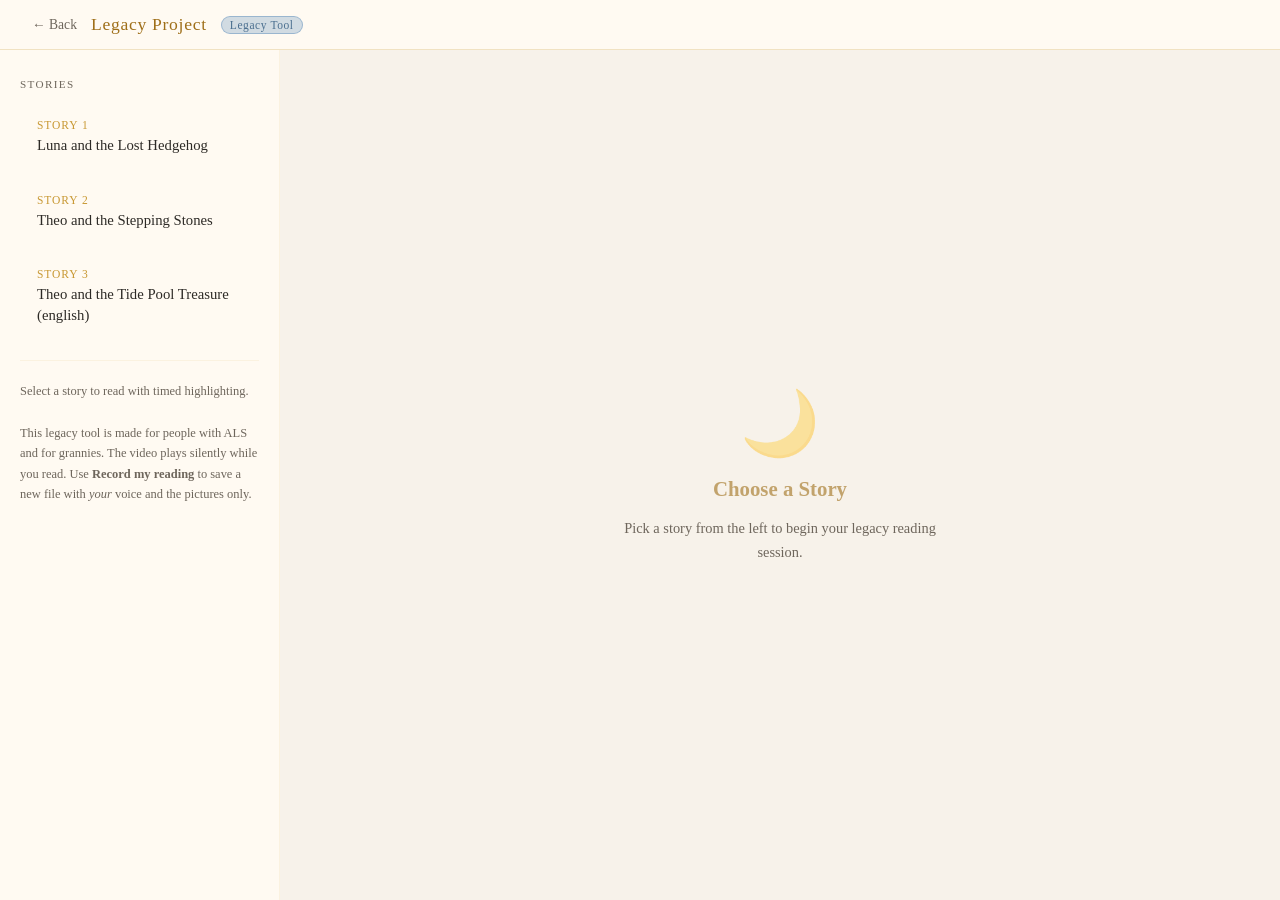
==== commit 83dc6e1f: "lighter" ====
--- a/als/index.html
+++ b/als/index.html
@@ -3,19 +3,19 @@
 <head>
   <meta charset="UTF-8">
   <meta name="viewport" content="width=device-width, initial-scale=1.0">
-  <title>ALS Project — To Sleep Stories</title>
+  <title>Legacy Project — To Sleep Stories</title>
   <link rel="icon" type="image/png" href="../logo.png">
   <style>
     :root {
-      --navy:       #0d1b2a;
-      --deep:       #1a2d42;
-      --panel:      #152336;
-      --gold:       #d4a847;
-      --gold-light: #f0c96a;
+      --navy:       #f7f2ea;
+      --deep:       #fffdf8;
+      --panel:      #fffaf2;
+      --gold:       #c89833;
+      --gold-light: #9f6f19;
       --cream:      #fef9f0;
-      --text-light: #e8e0d0;
-      --text-dim:   #8fa8c0;
-      --accent:     #7fb3d3;
+      --text-light: #2d2a26;
+      --text-dim:   #6e665c;
+      --accent:     #4b6f8f;
       --highlight:  #f0c96a;
       --highlight-bg: rgba(240, 201, 106, 0.18);
       --active-word: #ffd700;
@@ -38,8 +38,8 @@
       align-items: center;
       justify-content: space-between;
       padding: 14px 32px;
-      background: rgba(13, 27, 42, 0.98);
-      border-bottom: 1px solid rgba(212, 168, 71, 0.2);
+      background: rgba(255, 250, 242, 0.98);
+      border-bottom: 1px solid rgba(200, 152, 51, 0.25);
       position: sticky;
       top: 0;
       z-index: 50;
@@ -180,7 +180,7 @@
 
     /* Video + info bar */
     .video-bar {
-      background: #000;
+      background: #f2eadf;
       display: flex;
       align-items: stretch;
       border-bottom: 2px solid rgba(212, 168, 71, 0.15);
@@ -205,7 +205,7 @@
     .video-missing {
       width: 340px;
       flex-shrink: 0;
-      background: linear-gradient(135deg, #1a2d42, #0d1b2a);
+      background: linear-gradient(135deg, #f6ecdc, #efe1ca);
       display: flex;
       flex-direction: column;
       align-items: center;
@@ -455,7 +455,7 @@
     .scene-text {
       font-size: 1.35rem;
       line-height: 1.95;
-      color: rgba(232, 224, 208, 0.65);
+      color: rgba(45, 42, 38, 0.72);
     }
 
     .word {
@@ -467,7 +467,7 @@
     }
 
     .word.past {
-      color: rgba(232, 224, 208, 0.4);
+      color: rgba(45, 42, 38, 0.45);
     }
 
     .word.active {
@@ -477,7 +477,7 @@
     }
 
     .word.future {
-      color: rgba(232, 224, 208, 0.65);
+      color: rgba(45, 42, 38, 0.68);
     }
 
     /* Progress bar */
@@ -507,7 +507,7 @@
       display: none;
       position: fixed;
       inset: 0;
-      background: rgba(13, 27, 42, 0.8);
+      background: rgba(247, 242, 234, 0.85);
       z-index: 200;
       align-items: center;
       justify-content: center;
@@ -554,8 +554,8 @@
 <nav>
   <div class="nav-left">
     <a class="back-btn" href="../">← Back</a>
-    <span class="nav-title">ALS Project</span>
-    <span class="nav-badge">Read-Along</span>
+    <span class="nav-title">Legacy Project</span>
+    <span class="nav-badge">Legacy Tool</span>
   </div>
 </nav>
 
@@ -572,9 +572,9 @@
     <hr class="sidebar-divider">
 
     <p class="about-text">
-      Select a story to read along. The text highlights word by word as the video plays — like karaoke, but for bedtime.
+      Select a story to read with timed highlighting.
       <br><br>
-      The video plays silently while you read. Use <strong>Record my reading</strong> to save a new file with <em>your</em> voice and the pictures only (not the original narrator). Use “original file” only if you want the studio version with built-in narration.
+      This legacy tool is made for people with ALS and for grannies. The video plays silently while you read. Use <strong>Record my reading</strong> to save a new file with <em>your</em> voice and the pictures only.
     </p>
   </aside>
 
@@ -585,7 +585,7 @@
     <div class="empty-state" id="empty-state">
       <div class="moon">🌙</div>
       <h3>Choose a Story</h3>
-      <p>Pick a story from the left to begin your read-along journey.</p>
+      <p>Pick a story from the left to begin your legacy reading session.</p>
     </div>
 
     <!-- Reader -->
@@ -603,7 +603,7 @@
         </div>
       </div>
 
-      <!-- Karaoke text -->
+      <!-- Timed text -->
       <div class="karaoke-area" id="karaoke-area">
         <!-- Filled by JS -->
       </div>
@@ -730,7 +730,7 @@
   // Build video bar
   buildVideoBar(story);
 
-  // Build karaoke text
+  // Build timed text
   buildKaraokeText(story);
 
   // Reset progress
@@ -770,7 +770,7 @@
     <div class="video-info">
       <div>
         <div class="story-title-display">${story.title}</div>
-        <div class="story-meta">English · ${story.scenes.length} scenes · Read-along mode</div>
+        <div class="story-meta">English · ${story.scenes.length} scenes · Legacy reading mode</div>
       </div>
       <div class="controls">
         <button class="btn-play" id="btn-play" onclick="togglePlay()">
@@ -823,7 +823,7 @@
   const hint = document.getElementById('record-hint');
   if (recBtn) recBtn.disabled = false;
   if (hint) {
-    hint.textContent = 'Record my reading creates a new file with your voice + story video (no original narrator). Use latest Chrome or Edge for MP4 (AAC) when available; otherwise the file may be WebM with Opus — use Preview or VLC if Windows “Movies & TV” complains.';
+    hint.textContent = 'Record my reading creates a new file with your voice + story video (no original narrator). Some devices save WebM; use Preview or VLC if your phone or computer app cannot open it.';
   }
 }
 
@@ -945,12 +945,12 @@
     return;
   }
   if (!window.MediaRecorder) {
-    alert('Recording is not supported in this browser. Try Chrome or Edge on a desktop.');
+    alert('Recording is not supported in this browser. On iPhone/iPad, all browsers use Apple WebKit and have recording limits for this feature.');
     return;
   }
   const mimeType = pickReadAloudMimeType();
   if (!mimeType) {
-    alert('No supported recording format found. Try Chrome or Edge.');
+    alert('No supported recording format found in this browser.');
     return;
   }
 
@@ -967,14 +967,14 @@
   if (typeof videoEl.captureStream !== 'function') {
     readAloudMicStream.getTracks().forEach(t => t.stop());
     readAloudMicStream = null;
-    alert('This browser does not support in-browser video+mic recording. Please use Chrome or Edge desktop.');
+    alert('This browser cannot combine video + microphone recording here. On iPhone, this is an iOS browser engine limit.');
     return;
   }
   readAloudCaptureStream = videoEl.captureStream(30);
   if (!readAloudCaptureStream || readAloudCaptureStream.getVideoTracks().length === 0) {
     readAloudMicStream.getTracks().forEach(t => t.stop());
     readAloudMicStream = null;
-    alert('This browser cannot capture video for recording. Please use Chrome or Edge desktop for full video+voice export.');
+    alert('This browser cannot capture the story video for recording here. On iPhone, this is an iOS browser engine limit.');
     return;
   }
   readAloudOutStream = new MediaStream();
@@ -1088,7 +1088,7 @@
   });
 }
 
-// ── Build karaoke text ────────────────────────────────────────────────────
+// ── Build timed text ──────────────────────────────────────────────────────
 function buildKaraokeText(story) {
   const area = document.getElementById('karaoke-area');
   area.innerHTML = '';
@@ -1135,7 +1135,7 @@
   });
 }
 
-// ── Karaoke animation loop ────────────────────────────────────────────────
+// ── Timed highlighting loop ───────────────────────────────────────────────
 function startKaraokeLoop() {
   function tick() {
     if (!videoEl || videoEl.paused) return;
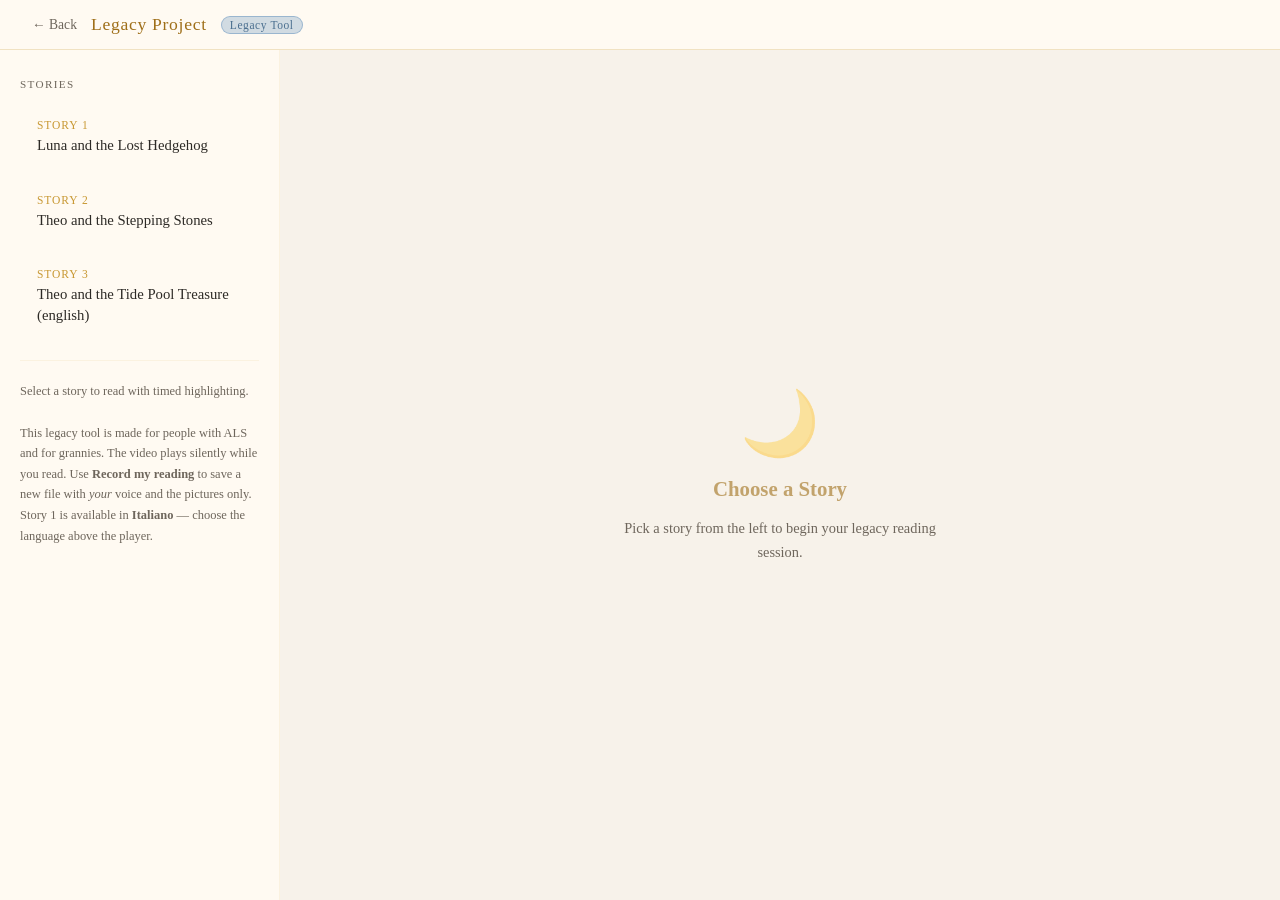
==== commit df841d60: "Add Italian read-along and recording for ALS story 1. Language selector on the ALS page and Italian " ====
--- a/als/index.html
+++ b/als/index.html
@@ -432,6 +432,34 @@
       font-family: monospace;
     }
 
+    .lang-select-wrap {
+      display: flex;
+      align-items: center;
+      gap: 8px;
+    }
+
+    .lang-select-wrap label {
+      font-size: 0.78rem;
+      color: var(--text-dim);
+      letter-spacing: 0.04em;
+    }
+
+    .lang-select {
+      padding: 8px 12px;
+      border-radius: 7px;
+      border: 1px solid rgba(212, 168, 71, 0.4);
+      background: var(--cream);
+      color: var(--text-light);
+      font-family: 'Georgia', serif;
+      font-size: 0.85rem;
+      cursor: pointer;
+    }
+
+    .lang-select:focus {
+      outline: 2px solid rgba(74, 127, 181, 0.45);
+      outline-offset: 1px;
+    }
+
     /* ── KARAOKE TEXT AREA ── */
     .karaoke-area {
       flex: 1;
@@ -574,7 +602,7 @@
     <p class="about-text">
       Select a story to read with timed highlighting.
       <br><br>
-      This legacy tool is made for people with ALS and for grannies. The video plays silently while you read. Use <strong>Record my reading</strong> to save a new file with <em>your</em> voice and the pictures only.
+      This legacy tool is made for people with ALS and for grannies. The video plays silently while you read. Use <strong>Record my reading</strong> to save a new file with <em>your</em> voice and the pictures only. Story 1 is available in <strong>Italiano</strong> — choose the language above the player.
     </p>
   </aside>
 
@@ -682,8 +710,14 @@
   ];
 }
 
+const LANGUAGE_LABELS = {
+  english: 'English',
+  italian: 'Italiano',
+};
+
 // ── State ────────────────────────────────────────────────────────────────
 let currentStory = null;
+let currentLanguage = 'english';
 let videoEl = null;
 let allWords = [];   // flat array: {wordEl, absStart, absEnd}
 let animFrame = null;
@@ -713,9 +747,42 @@
   storyList.appendChild(li);
 });
 
+function normalizeStory(story) {
+  if (story.languages) return story;
+  const lang = story.language || 'english';
+  return {
+    id: story.id,
+    title: story.title,
+    defaultLanguage: lang,
+    languages: {
+      [lang]: {
+        label: LANGUAGE_LABELS[lang] || lang,
+        title: story.title,
+        language: lang,
+        videoPath: story.videoPath,
+        scenes: story.scenes || [],
+      },
+    },
+  };
+}
+
+function getStoryLanguages(story) {
+  return Object.keys(normalizeStory(story).languages);
+}
+
+function getStoryVariant(story, lang) {
+  const n = normalizeStory(story);
+  const key = lang && n.languages[lang] ? lang : n.defaultLanguage;
+  return { lang: key, variant: n.languages[key] };
+}
+
 // ── Load story ────────────────────────────────────────────────────────────
-function loadStory(story) {
-  currentStory = story;
+function loadStory(story, lang) {
+  currentStory = normalizeStory(story);
+  const langs = getStoryLanguages(story);
+  currentLanguage = lang && langs.includes(lang)
+    ? lang
+    : currentStory.defaultLanguage || langs[0];
 
   // Update sidebar
   document.querySelectorAll('.story-item').forEach((el, i) => {
@@ -728,10 +795,10 @@
   reader.classList.add('visible');
 
   // Build video bar
-  buildVideoBar(story);
+  buildVideoBar(currentStory, currentLanguage);
 
   // Build timed text
-  buildKaraokeText(story);
+  buildKaraokeText(getStoryVariant(currentStory, currentLanguage).variant);
 
   // Reset progress
   document.getElementById('progress-fill').style.width = '0%';
@@ -743,18 +810,25 @@
   cleanupReadAloudRecording();
 }
 
+function onLanguageChange(lang) {
+  if (!currentStory) return;
+  loadStory(currentStory, lang);
+}
+
 // ── Build video bar ───────────────────────────────────────────────────────
-function buildVideoBar(story) {
+function buildVideoBar(story, lang) {
+  const { variant } = getStoryVariant(story, lang);
+  const langs = getStoryLanguages(story);
   const bar = document.getElementById('video-bar');
 
   let videoHtml;
-  const hasVideo = story.videoPath && story.videoPath !== '';
+  const hasVideo = variant.videoPath && variant.videoPath !== '';
 
   if (hasVideo) {
     videoHtml = `
       <div class="video-container">
         <video id="story-video" muted playsinline preload="metadata">
-          <source src="${story.videoPath}" type="video/mp4">
+          <source src="${variant.videoPath}" type="video/mp4">
         </video>
       </div>`;
   } else {
@@ -765,14 +839,29 @@
       </div>`;
   }
 
+  const langLabel = variant.label || LANGUAGE_LABELS[variant.language] || variant.language;
+  const langSelectHtml = langs.length > 1
+    ? `<div class="lang-select-wrap">
+         <label for="lang-select">Read in</label>
+         <select class="lang-select" id="lang-select" onchange="onLanguageChange(this.value)">
+           ${langs.map(code => {
+             const v = story.languages[code];
+             const label = v.label || LANGUAGE_LABELS[code] || code;
+             return `<option value="${code}"${code === lang ? ' selected' : ''}>${label}</option>`;
+           }).join('')}
+         </select>
+       </div>`
+    : '';
+
   bar.innerHTML = `
     ${videoHtml}
     <div class="video-info">
       <div>
-        <div class="story-title-display">${story.title}</div>
-        <div class="story-meta">English · ${story.scenes.length} scenes · Legacy reading mode</div>
+        <div class="story-title-display">${variant.title}</div>
+        <div class="story-meta">${langLabel} · ${variant.scenes.length} scenes · Legacy reading mode</div>
       </div>
       <div class="controls">
+        ${langSelectHtml}
         <button class="btn-play" id="btn-play" onclick="togglePlay()">
           <span id="play-icon">▶</span> Play
         </button>
@@ -827,11 +916,12 @@
   }
 }
 
-function downloadOriginalMp4(story) {
-  if (!story.videoPath) return;
+function downloadOriginalMp4(story, lang) {
+  const { variant } = getStoryVariant(story, lang);
+  if (!variant.videoPath) return;
   const a = document.createElement('a');
-  a.href = story.videoPath;
-  a.download = `story_${story.id}_original_narrator.mp4`;
+  a.href = variant.videoPath;
+  a.download = `story_${story.id}_${variant.language || 'english'}_original_narrator.mp4`;
   a.rel = 'noopener';
   document.body.appendChild(a);
   a.click();
@@ -1039,7 +1129,8 @@
   const ext = /mp4/i.test(blob.type || mime) ? 'mp4' : 'webm';
   const sid = currentStory ? currentStory.id : 'story';
   latestReadAloudUrl = URL.createObjectURL(blob);
-  latestReadAloudFilename = `to-sleep-stories-story-${sid}-my-reading.${ext}`;
+  const lang = currentLanguage || 'english';
+  latestReadAloudFilename = `to-sleep-stories-story-${sid}-${lang}-my-reading.${ext}`;
   const dlBtn = document.getElementById('btn-download');
   const pvBtn = document.getElementById('btn-preview-readaloud');
   const hint = document.getElementById('record-hint');
